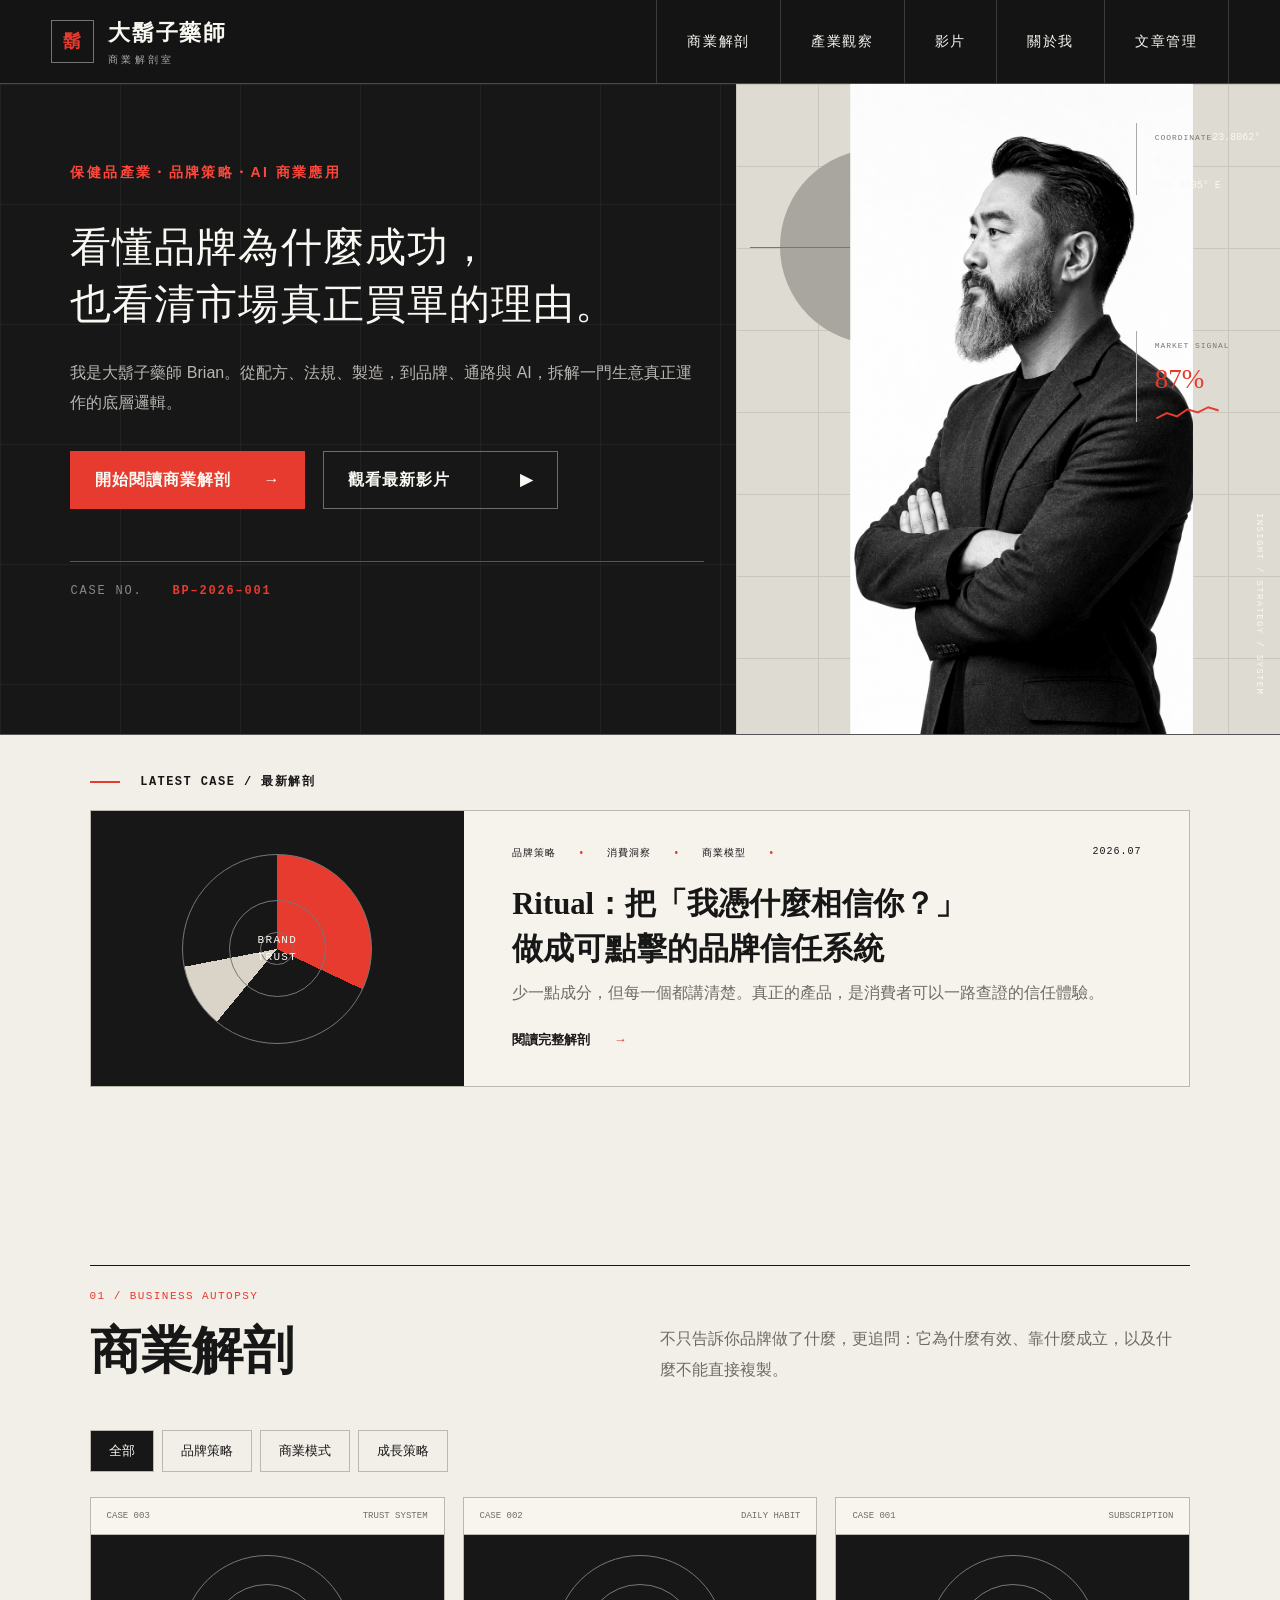
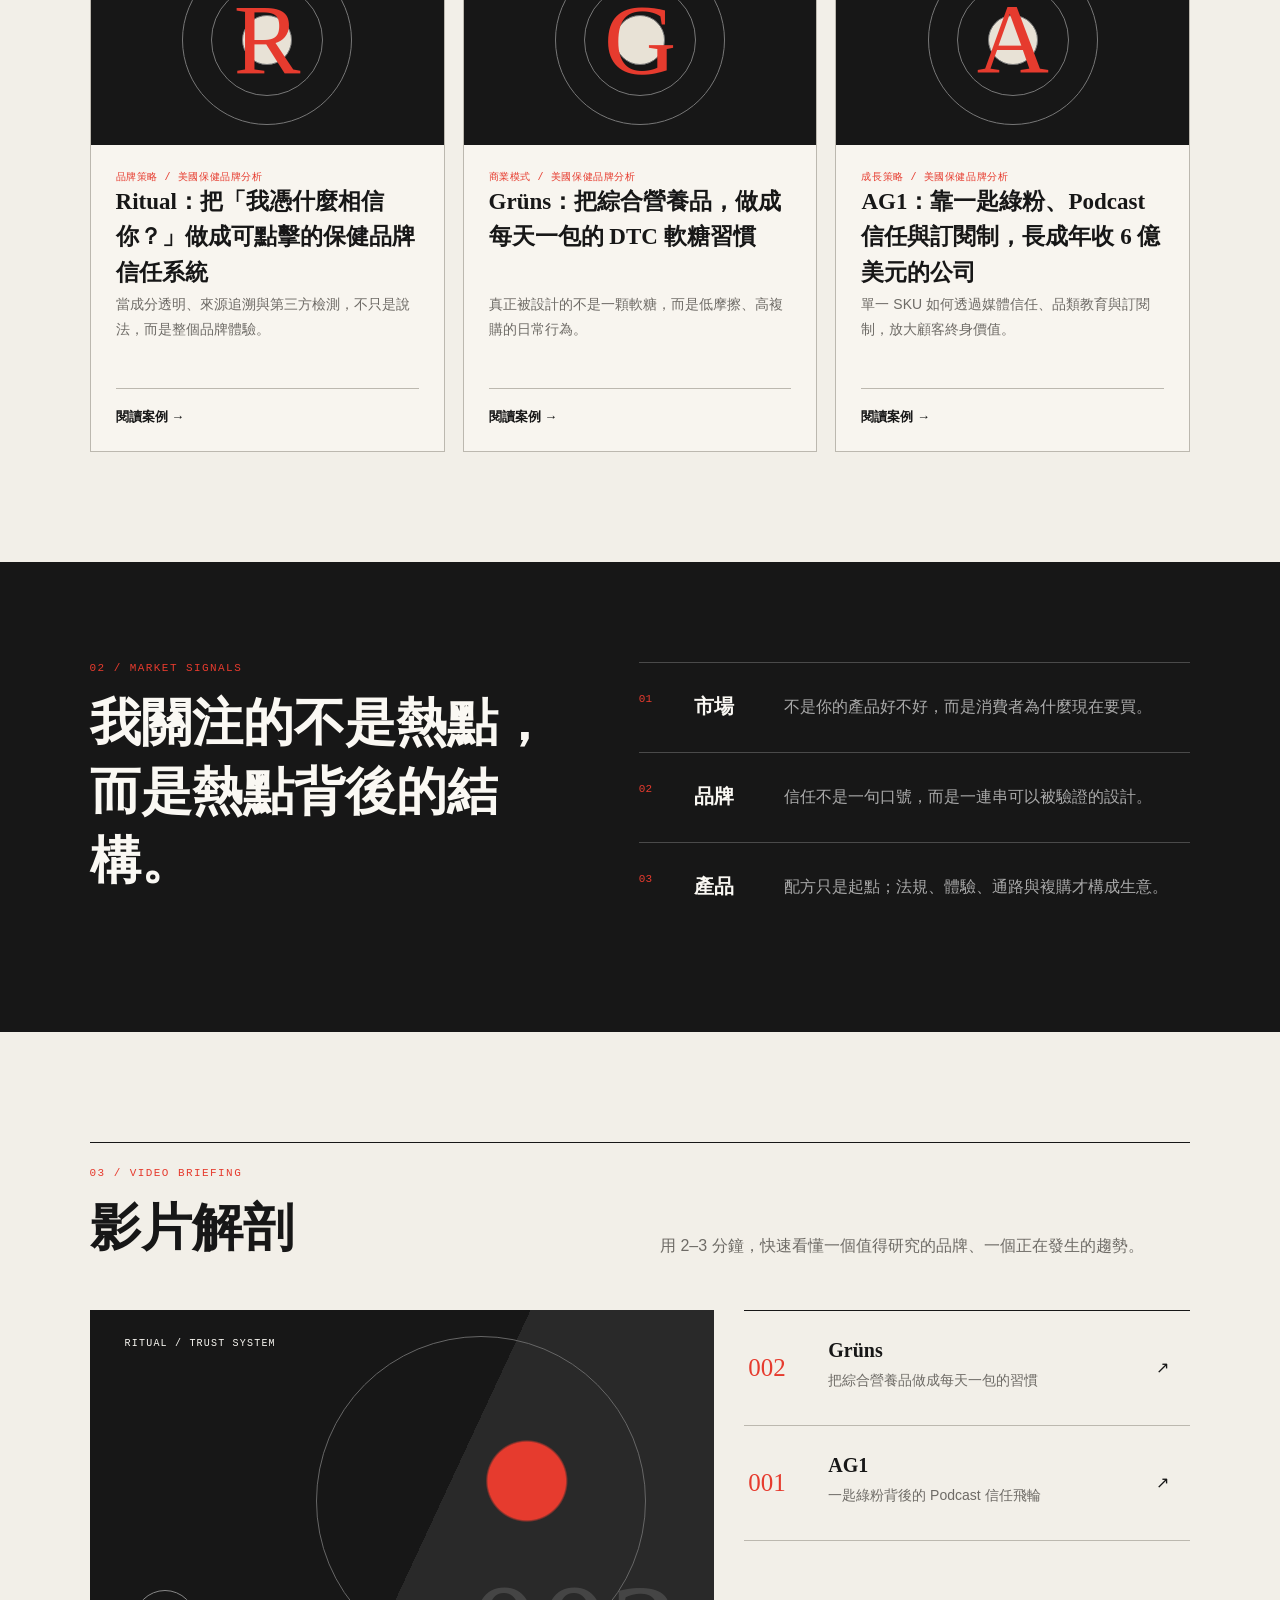
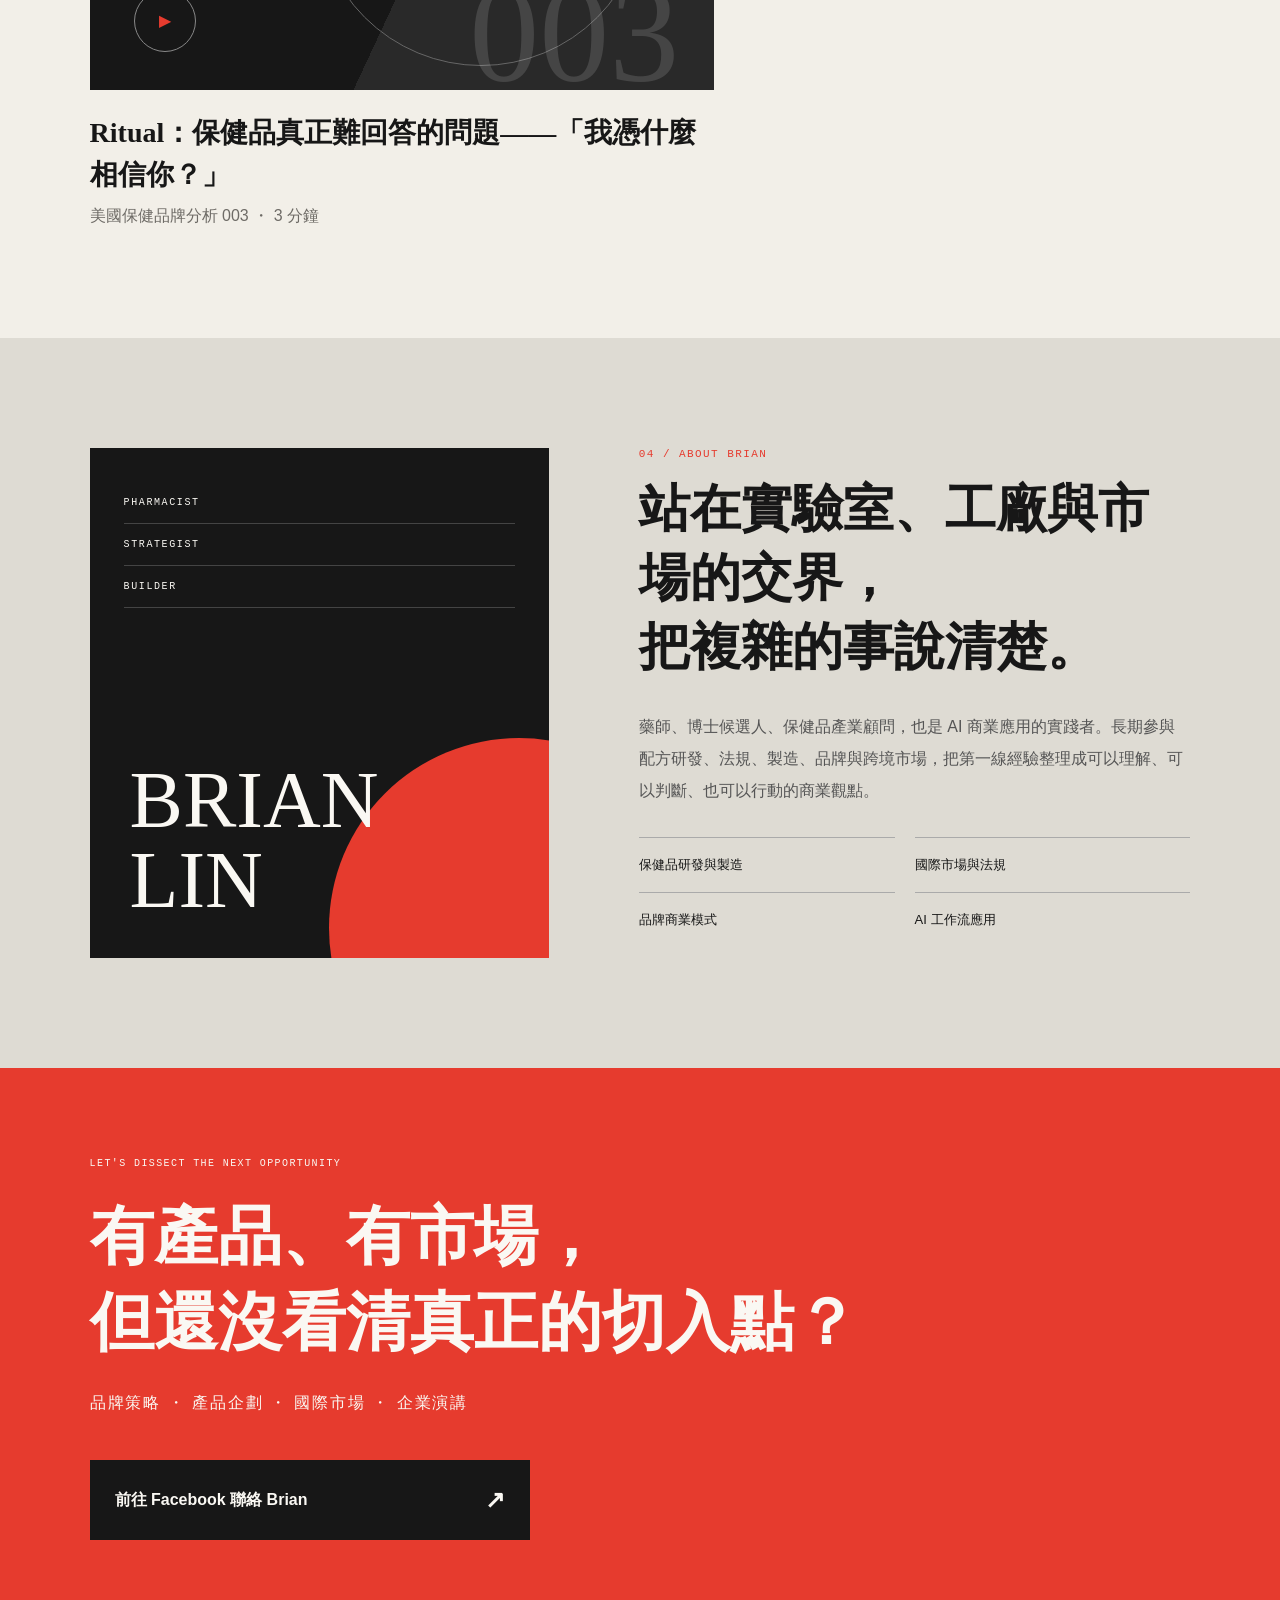
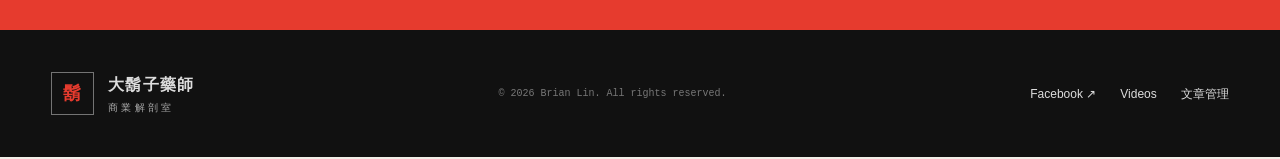
==== index.html @ a4cebbaa "Add DRBU website" ====
<!DOCTYPE html>
<html lang="zh-Hant-TW">
<head>
<meta charset="UTF-8">
<meta name="viewport" content="width=device-width,initial-scale=1">
<title>大鬍子藥師商業解剖室｜保健品產業・品牌策略・AI 商業應用</title>
<meta name="description" content="大鬍子藥師 Brian 的商業解剖室，拆解保健品品牌、產業趨勢、商業模式與 AI 應用。">
<meta name="color-scheme" content="light">
<link rel="icon" href="[data-uri]">
<style>/*! tailwindcss v4.2.1 | MIT License | https://tailwindcss.com */
@layer properties{@supports (((-webkit-hyphens:none)) and (not (margin-trim:inline))) or ((-moz-orient:inline) and (not (color:rgb(from red r g b)))){*,:before,:after,::backdrop{--tw-rotate-x:initial;--tw-rotate-y:initial;--tw-rotate-z:initial;--tw-skew-x:initial;--tw-skew-y:initial;--tw-border-style:solid;--tw-shadow:0 0 #0000;--tw-shadow-color:initial;--tw-shadow-alpha:100%;--tw-inset-shadow:0 0 #0000;--tw-inset-shadow-color:initial;--tw-inset-shadow-alpha:100%;--tw-ring-color:initial;--tw-ring-shadow:0 0 #0000;--tw-inset-ring-color:initial;--tw-inset-ring-shadow:0 0 #0000;--tw-ring-inset:initial;--tw-ring-offset-width:0px;--tw-ring-offset-color:#fff;--tw-ring-offset-shadow:0 0 #0000;--tw-blur:initial;--tw-brightness:initial;--tw-contrast:initial;--tw-grayscale:initial;--tw-hue-rotate:initial;--tw-invert:initial;--tw-opacity:initial;--tw-saturate:initial;--tw-sepia:initial;--tw-drop-shadow:initial;--tw-drop-shadow-color:initial;--tw-drop-shadow-alpha:100%;--tw-drop-shadow-size:initial}}}@layer theme{:root,:host{--font-sans:ui-sans-serif, system-ui, sans-serif, "Apple Color Emoji", "Segoe UI Emoji", "Segoe UI Symbol", "Noto Color Emoji";--font-mono:ui-monospace, SFMono-Regular, Menlo, Monaco, Consolas, "Liberation Mono", "Courier New", monospace;--spacing:.25rem;--default-font-family:var(--font-sans);--default-mono-font-family:var(--font-mono)}}@layer base{*,:after,:before,::backdrop{box-sizing:border-box;border:0 solid;margin:0;padding:0}::file-selector-button{box-sizing:border-box;border:0 solid;margin:0;padding:0}html,:host{-webkit-text-size-adjust:100%;tab-size:4;line-height:1.5;font-family:var(--default-font-family,ui-sans-serif, system-ui, sans-serif, "Apple Color Emoji", "Segoe UI Emoji", "Segoe UI Symbol", "Noto Color Emoji");font-feature-settings:var(--default-font-feature-settings,normal);font-variation-settings:var(--default-font-variation-settings,normal);-webkit-tap-highlight-color:transparent}hr{height:0;color:inherit;border-top-width:1px}abbr:where([title]){-webkit-text-decoration:underline dotted;text-decoration:underline dotted}h1,h2,h3,h4,h5,h6{font-size:inherit;font-weight:inherit}a{color:inherit;-webkit-text-decoration:inherit;-webkit-text-decoration:inherit;-webkit-text-decoration:inherit;-webkit-text-decoration:inherit;text-decoration:inherit}b,strong{font-weight:bolder}code,kbd,samp,pre{font-family:var(--default-mono-font-family,ui-monospace, SFMono-Regular, Menlo, Monaco, Consolas, "Liberation Mono", "Courier New", monospace);font-feature-settings:var(--default-mono-font-feature-settings,normal);font-variation-settings:var(--default-mono-font-variation-settings,normal);font-size:1em}small{font-size:80%}sub,sup{vertical-align:baseline;font-size:75%;line-height:0;position:relative}sub{bottom:-.25em}sup{top:-.5em}table{text-indent:0;border-color:inherit;border-collapse:collapse}:-moz-focusring{outline:auto}progress{vertical-align:baseline}summary{display:list-item}ol,ul,menu{list-style:none}img,svg,video,canvas,audio,iframe,embed,object{vertical-align:middle;display:block}img,video{max-width:100%;height:auto}button,input,select,optgroup,textarea{font:inherit;font-feature-settings:inherit;font-variation-settings:inherit;letter-spacing:inherit;color:inherit;opacity:1;background-color:#0000;border-radius:0}::file-selector-button{font:inherit;font-feature-settings:inherit;font-variation-settings:inherit;letter-spacing:inherit;color:inherit;opacity:1;background-color:#0000;border-radius:0}:where(select:is([multiple],[size])) optgroup{font-weight:bolder}:where(select:is([multiple],[size])) optgroup option{padding-inline-start:20px}::file-selector-button{margin-inline-end:4px}::placeholder{opacity:1}@supports (not ((-webkit-appearance:-apple-pay-button))) or (contain-intrinsic-size:1px){::placeholder{color:currentColor}@supports (color:color-mix(in lab, red, red)){::placeholder{color:color-mix(in oklab, currentcolor 50%, transparent)}}}textarea{resize:vertical}::-webkit-search-decoration{-webkit-appearance:none}::-webkit-date-and-time-value{min-height:1lh;text-align:inherit}::-webkit-datetime-edit{display:inline-flex}::-webkit-datetime-edit-fields-wrapper{padding:0}::-webkit-datetime-edit{padding-block:0}::-webkit-datetime-edit-year-field{padding-block:0}::-webkit-datetime-edit-month-field{padding-block:0}::-webkit-datetime-edit-day-field{padding-block:0}::-webkit-datetime-edit-hour-field{padding-block:0}::-webkit-datetime-edit-minute-field{padding-block:0}::-webkit-datetime-edit-second-field{padding-block:0}::-webkit-datetime-edit-millisecond-field{padding-block:0}::-webkit-datetime-edit-meridiem-field{padding-block:0}::-webkit-calendar-picker-indicator{line-height:1}:-moz-ui-invalid{box-shadow:none}button,input:where([type=button],[type=reset],[type=submit]){appearance:button}::file-selector-button{appearance:button}::-webkit-inner-spin-button{height:auto}::-webkit-outer-spin-button{height:auto}[hidden]:where(:not([hidden=until-found])){display:none!important}}@layer components;@layer utilities{.invisible{visibility:hidden}.visible{visibility:visible}.absolute{position:absolute}.relative{position:relative}.static{position:static}.start{inset-inline-start:var(--spacing)}.end{inset-inline-end:var(--spacing)}.contents{display:contents}.flex{display:flex}.inline{display:inline}.table{display:table}.grow{flex-grow:1}.transform{transform:var(--tw-rotate-x,) var(--tw-rotate-y,) var(--tw-rotate-z,) var(--tw-skew-x,) var(--tw-skew-y,)}.truncate{text-overflow:ellipsis;white-space:nowrap;overflow:hidden}.border{border-style:var(--tw-border-style);border-width:1px}.antialiased{-webkit-font-smoothing:antialiased;-moz-osx-font-smoothing:grayscale}.shadow{--tw-shadow:0 1px 3px 0 var(--tw-shadow-color,#0000001a), 0 1px 2px -1px var(--tw-shadow-color,#0000001a);box-shadow:var(--tw-inset-shadow), var(--tw-inset-ring-shadow), var(--tw-ring-offset-shadow), var(--tw-ring-shadow), var(--tw-shadow)}.blur{--tw-blur:blur(8px);filter:var(--tw-blur,) var(--tw-brightness,) var(--tw-contrast,) var(--tw-grayscale,) var(--tw-hue-rotate,) var(--tw-invert,) var(--tw-saturate,) var(--tw-sepia,) var(--tw-drop-shadow,)}.filter{filter:var(--tw-blur,) var(--tw-brightness,) var(--tw-contrast,) var(--tw-grayscale,) var(--tw-hue-rotate,) var(--tw-invert,) var(--tw-saturate,) var(--tw-sepia,) var(--tw-drop-shadow,)}}:root{--ink:#171717;--paper:#f2efe8;--red:#e63b2e;--line:#bcb8af;--muted:#6e6b66;--white:#faf8f3}*{box-sizing:border-box}html{scroll-behavior:smooth}body{background:var(--paper);color:var(--ink);margin:0;font-family:Noto Sans TC,PingFang TC,Microsoft JhengHei,sans-serif}a{color:inherit;text-decoration:none}button{font:inherit}.site-header{height:84px;color:var(--white);z-index:30;background:#141414;border-bottom:1px solid #494949;justify-content:space-between;align-items:center;padding:0 clamp(24px,4vw,68px);display:flex;position:sticky;top:0}.brand{letter-spacing:.08em;align-items:center;gap:14px;font-family:Noto Serif TC,Songti TC,serif;font-size:22px;font-weight:800;display:flex}.brand em{letter-spacing:.32em;color:#aaa;margin-top:3px;font-family:Noto Sans TC,sans-serif;font-size:10px;font-style:normal;font-weight:500;display:block}.brand-mark{width:43px;height:43px;color:var(--red);border:1px solid #747474;place-items:center;font-size:18px;display:grid}.site-header nav{height:100%;display:flex}.site-header nav a{letter-spacing:.12em;border-left:1px solid #3b3b3b;place-items:center;padding:0 30px;font-size:14px;transition:all .2s;display:grid}.site-header nav a:last-child{border-right:1px solid #3b3b3b}.site-header nav a:hover{background:var(--red)}.menu-button{background:0 0;border:0;display:none}.hero{background:var(--ink);min-height:650px;color:var(--white);border-bottom:1px solid #555;grid-template-columns:1.15fr .85fr;display:grid}.hero-copy{background-image:linear-gradient(#222 1px,#0000 1px),linear-gradient(90deg,#222 1px,#0000 1px);background-size:120px 120px;padding:78px clamp(24px,2.5vw,40px) 36px clamp(34px,5.5vw,80px);position:relative}.eyebrow{color:#ff473c;letter-spacing:.17em;margin:0 0 36px;font-size:14px;font-weight:700}.hero h1{letter-spacing:.025em;max-width:850px;margin:0;font-family:Noto Serif TC,Songti TC,serif;font-size:clamp(40px,3.2vw,50px);line-height:1.4}.hero-lead{color:#b9b7b2;max-width:690px;margin:24px 0 33px;font-size:16px;line-height:1.9}.hero-actions{flex-wrap:wrap;gap:18px;display:flex}.button{letter-spacing:.06em;border:1px solid #6d6d6d;justify-content:space-between;align-items:center;min-width:235px;height:58px;padding:0 24px;font-weight:700;transition:all .2s;display:flex}.button.primary{background:var(--red);border-color:var(--red)}.button:hover{background:var(--white);color:var(--ink);transform:translateY(-3px)}.case-code{letter-spacing:.15em;border-top:1px solid #555;gap:30px;margin-top:52px;padding-top:20px;font-family:monospace;font-size:12px;display:flex}.case-code span{color:#888}.case-code strong{color:var(--red)}.hero-visual{background-color:#dedbd3;background-image:linear-gradient(#c9c6be 1px,#0000 1px),linear-gradient(90deg,#c9c6be 1px,#0000 1px);background-position:0 0;background-repeat:repeat;background-size:82px 82px;background-attachment:scroll;background-origin:padding-box;background-clip:border-box;min-height:650px;position:relative;overflow:hidden}.portrait-frame{z-index:3;position:absolute;inset:0 16% 0 21%;overflow:hidden}.portrait-frame img{object-fit:cover;object-position:center top;filter:grayscale()contrast(1.12);mix-blend-mode:multiply;width:100%;height:100%}.target{z-index:1;background:#a9a69f;border-radius:50%;width:195px;height:195px;position:absolute;top:10%;left:8%}.target:before,.target:after{content:"";background:#777;position:absolute}.target:before{width:1px;height:130%;top:-15%;left:50%}.target:after{width:130%;height:1px;top:50%;left:-15%}.target i{border:5px solid var(--red);border-radius:50%;width:18px;height:18px;position:absolute;top:calc(50% - 9px);left:calc(50% - 9px)}.red-arc{background:var(--red);z-index:2;clip-path:polygon(50% 0,100% 0,100% 100%,50% 100%);border-radius:50%;width:330px;height:330px;position:absolute;bottom:-14%;left:-8%}.coordinate,.data-point{z-index:5;border-left:1px solid #aaa;width:128px;padding-left:18px;position:absolute;right:3%}.coordinate{top:6%}.data-point{top:38%}.coordinate small,.data-point small{letter-spacing:.12em;color:#777;font:8px monospace}.coordinate b{font:10px/1.7 monospace}.data-point strong{color:var(--red);margin:9px 0;font:27px serif;display:block}.data-point svg{fill:none;width:65px;stroke:var(--red);stroke-width:3px}.visual-label{letter-spacing:.15em;writing-mode:vertical-rl;font:9px monospace;position:absolute;bottom:6%;right:3%}.latest-band{padding:38px clamp(24px,7vw,110px) 68px}.section-kicker{letter-spacing:.12em;margin-bottom:20px;font:700 12px monospace}.section-kicker span{background:var(--red);vertical-align:middle;width:30px;height:2px;margin-right:12px;display:inline-block}.latest-card{border:1px solid var(--line);background:#f6f3ed;grid-template-columns:34% 1fr;min-height:270px;display:grid}.radar-graphic{background:var(--ink);color:var(--white);place-items:center;display:grid;position:relative;overflow:hidden}.radar-graphic div{background:conic-gradient(var(--red) 0 32%, transparent 32% 61%, #d9d4c7 61% 72%, transparent 72%);border:1px solid #777;border-radius:50%;width:190px;height:190px;position:absolute}.radar-graphic div:after,.radar-graphic div:before{content:"";border:1px solid #777;border-radius:50%;position:absolute;inset:24%}.radar-graphic div:after{inset:41%}.radar-graphic b{z-index:2;text-align:center;letter-spacing:.12em;font:11px/1.5 monospace}.latest-copy{padding:35px 48px}.meta{letter-spacing:.1em;gap:22px;font:10px monospace;display:flex}.meta span:after{content:"•";color:var(--red);margin-left:22px}.meta time{margin-left:auto}.latest-copy h2{margin:22px 0 10px;font:800 clamp(25px,2.4vw,38px)/1.45 Noto Serif TC,serif}.latest-copy p{color:var(--muted);margin:0 0 22px}.latest-copy a,.article-body a{font-size:13px;font-weight:700}.latest-copy a span{color:var(--red);margin-left:20px}.section{padding:110px clamp(24px,7vw,110px)}.section-heading{border-top:1px solid var(--ink);grid-template-columns:1fr 1fr;align-items:end;gap:40px;padding-top:24px;display:grid}.section-no{letter-spacing:.13em;color:var(--red);margin:0 0 14px;font:11px monospace}.section-heading h2,.signal-intro h2,.about-copy h2{margin:0;font:800 clamp(36px,4vw,60px)/1.35 Noto Serif TC,serif}.section-heading>p{max-width:520px;color:var(--muted);margin:0;line-height:1.9}.filters{flex-wrap:wrap;gap:8px;margin:45px 0 25px;display:flex}.filters button{border:1px solid var(--line);cursor:pointer;background:0 0;padding:10px 18px;font-size:13px}.filters button.active,.filters button:hover{background:var(--ink);color:var(--white)}.article-grid{grid-template-columns:repeat(3,1fr);gap:18px;display:grid}.article-card{border:1px solid var(--line);background:#f8f5ef;transition:all .25s}.article-card:hover{transform:translateY(-5px);box-shadow:0 14px 30px #17171718}.card-top{border-bottom:1px solid var(--line);color:var(--muted);justify-content:space-between;padding:13px 16px;font:9px monospace;display:flex}.case-visual{background:var(--ink);place-items:center;height:210px;display:grid;position:relative;overflow:hidden}.case-visual b{color:var(--red);z-index:2;font:100px/1 serif}.case-visual i{border:1px solid #777;border-radius:50%;width:170px;height:170px;position:absolute}.case-visual i:nth-of-type(2){width:112px;height:112px}.case-visual i:nth-of-type(3){background:#e8e2d6;width:50px;height:50px}.article-body{padding:25px}.article-body>p{color:var(--red);letter-spacing:.06em;font:10px monospace}.article-body h3{min-height:108px;font:800 23px/1.55 Noto Serif TC,serif}.article-body>span{color:var(--muted);min-height:76px;font-size:14px;line-height:1.8;display:block}.article-body a{border-top:1px solid var(--line);margin-top:20px;padding-top:18px;display:block}.signals{background:var(--ink);color:var(--white);grid-template-columns:1fr 1.2fr;gap:7vw;padding:100px clamp(24px,7vw,110px);display:grid}.signal-list article{border-top:1px solid #4a4a4a;grid-template-columns:55px 90px 1fr;align-items:start;padding:30px 0;display:grid}.signal-list span{color:var(--red);font:11px monospace}.signal-list h3{margin:0;font:700 20px Noto Serif TC,serif}.signal-list p{color:#aaa;margin:0;line-height:1.8}.video-grid{grid-template-columns:1.4fr 1fr;gap:30px;margin-top:48px;display:grid}.video-cover{background:var(--ink);height:380px;color:var(--white);background-image:radial-gradient(circle at 70% 45%, var(--red) 0 8%, transparent 8.5%), linear-gradient(115deg, transparent 55%, #292929 55%);position:relative;overflow:hidden}.video-cover:after{content:"";border:1px solid #666;border-radius:50%;width:330px;height:330px;position:absolute;top:7%;right:11%}.play{width:62px;height:62px;color:var(--red);z-index:2;border:1px solid #888;border-radius:50%;place-items:center;display:grid;position:absolute;bottom:38px;left:44px}.video-cover b{color:#fff2;z-index:1;font:140px serif;position:absolute;bottom:-24px;right:35px}.video-cover small{letter-spacing:.12em;font:10px monospace;position:absolute;top:28px;left:35px}.featured-video h3{margin:22px 0 8px;font:800 28px/1.5 Noto Serif TC,serif}.featured-video p{color:var(--muted)}.video-side{border-top:1px solid var(--ink)}.video-side a{border-bottom:1px solid var(--line);grid-template-columns:60px 1fr 30px;align-items:center;gap:20px;padding:28px 4px;display:grid}.video-side span{color:var(--red);font:25px serif}.video-side b{font:700 20px serif}.video-side p{color:var(--muted);margin:6px 0;font-size:14px}.video-side i{font-style:normal}.about{background:#dedbd3;grid-template-columns:1fr 1.2fr;gap:7vw;padding:110px clamp(24px,7vw,110px);display:grid}.about-graphic{background:var(--ink);height:510px;color:var(--white);padding:34px;position:relative;overflow:hidden}.about-graphic:after{content:"";background:var(--red);border-radius:50%;width:380px;height:380px;position:absolute;bottom:-160px;right:-160px}.about-graphic span{letter-spacing:.16em;border-bottom:1px solid #444;padding:15px 0;font:10px monospace;display:block}.about-graphic b{z-index:2;font:80px/1 serif;position:absolute;bottom:38px;left:40px}.about-copy>p:not(.section-no){color:#555;margin:30px 0;font-size:16px;line-height:2}.credentials{grid-template-columns:1fr 1fr;display:grid}.credentials span{border-top:1px solid #aaa;padding:17px 0;font-size:13px}.credentials span:nth-child(odd){margin-right:20px}.contact{background:var(--red);color:var(--white);padding:90px clamp(24px,7vw,110px);position:relative}.contact>p{letter-spacing:.14em;font:10px monospace}.contact h2{margin:25px 0;font:800 clamp(38px,5vw,72px)/1.35 Noto Serif TC,serif}.contact>span{letter-spacing:.12em;margin-bottom:45px;display:block}.contact a{background:var(--ink);justify-content:space-between;align-items:center;max-width:440px;padding:22px 25px;font-weight:700;display:flex}.contact a b{font-size:24px}footer{color:#ddd;background:#111;justify-content:space-between;align-items:center;gap:30px;padding:42px clamp(24px,4vw,68px);display:flex}.footer-brand{font-size:16px}footer p{color:#777;font:10px monospace}footer>div{gap:24px;font-size:12px;display:flex}@media (width<=950px){.site-header nav{background:#151515;flex-direction:column;height:auto;display:none;position:absolute;top:84px;left:0;right:0}.site-header nav.open{display:flex}.site-header nav a{border-bottom:1px solid #333;padding:20px}.menu-button{width:46px;height:46px;display:block}.menu-button span{background:#fff;height:1px;margin:9px 0;display:block}.hero{grid-template-columns:1fr}.hero-copy{padding-top:60px}.hero-visual{min-height:520px}.latest-card,.section-heading,.signals,.video-grid,.about{grid-template-columns:1fr}.article-grid{grid-template-columns:1fr 1fr}.signals{gap:50px}.about-graphic{height:390px}}@media (width<=620px){.site-header{height:72px;padding:0 18px}.brand{font-size:16px}.brand-mark{width:37px;height:37px}.site-header nav{top:72px}.hero-copy{padding:48px 22px 32px}.hero h1{font-size:39px}.hero-lead{font-size:14px}.button{width:100%}.hero-visual{min-height:400px}.portrait-frame{left:10%;right:8%}.coordinate,.data-point{transform-origin:100%;right:1%;transform:scale(.8)}.latest-band{padding:30px 16px 48px}.latest-card{grid-template-columns:1fr}.radar-graphic{min-height:210px}.latest-copy{padding:26px 22px}.meta{flex-wrap:wrap;gap:10px}.meta span:after{margin-left:10px}.meta time{margin-left:0}.section{padding:76px 18px}.section-heading{gap:20px}.article-grid{grid-template-columns:1fr}.article-body h3,.article-body>span{min-height:0}.signals,.about{padding:76px 18px}.signal-list article{grid-template-columns:40px 65px 1fr;gap:8px}.signal-list p{font-size:13px}.video-cover{height:270px}.about-graphic b{font-size:55px}.credentials{grid-template-columns:1fr}.credentials span:nth-child(odd){margin-right:0}.contact{padding:75px 20px}footer{flex-direction:column;align-items:flex-start}}@media (prefers-reduced-motion:no-preference){.hero-copy>*{animation:.55s both rise}.hero-copy h1{animation-delay:80ms}.hero-lead{animation-delay:.16s}.hero-actions{animation-delay:.24s}.portrait-frame{animation:.75s .12s both reveal}@keyframes rise{0%{opacity:0;transform:translateY(16px)}to{opacity:1;transform:none}}@keyframes reveal{0%{clip-path:inset(0 0 100%)}to{clip-path:inset(0)}}}.cms-shell{max-width:1440px;margin:auto;padding:0 clamp(18px,4vw,64px) 40px}.cms-nav{border-bottom:1px solid var(--line);justify-content:space-between;align-items:center;gap:20px;padding:26px 0;display:flex}.cms-nav .brand{font-size:20px}.cms-nav .brand em{color:var(--muted)}.cms-nav>a:last-child{font-size:13px}.cms-intro{justify-content:space-between;align-items:center;gap:24px;padding:56px 0 30px;display:flex}.cms-intro h1,.cms-welcome h1{margin:12px 0;font:800 clamp(28px,3.1vw,46px)/1.4 Songti TC,serif}.cms-intro p:not(.section-no){color:var(--muted);font-size:14px;line-height:1.8}.cms-primary,.cms-secondary{border:1px solid var(--ink);cursor:pointer;white-space:nowrap;justify-content:center;align-items:center;min-height:46px;padding:13px 20px;font:700 13px/1.4 inherit;display:inline-flex}.cms-primary{background:var(--red);color:#fff;border-color:var(--red)}.cms-secondary{color:var(--ink);background:0 0}button:disabled,fieldset:disabled{opacity:.55;cursor:wait}.cms-stats{border-top:1px solid var(--ink);border-bottom:1px solid var(--line);grid-template-columns:repeat(3,1fr);margin-bottom:32px;display:grid}.cms-stats>div{border-right:1px solid var(--line);align-items:center;gap:20px;padding:22px 26px;display:flex}.cms-stats>div:first-child{padding-left:0}.cms-stats>div:last-child{border-right:0}.cms-stats strong{font:44px/1 serif}.cms-stats span{color:var(--muted);font-size:12px}.cms-columns{grid-template-columns:minmax(0,1.3fr) minmax(0,1fr);align-items:start;gap:26px;display:grid}.cms-box{background:var(--white);border:1px solid var(--line);min-width:0;padding:30px}.cms-box h2{margin:8px 0 24px;font:800 26px/1.4 serif}.cms-editor{scroll-margin-top:20px}.cms-editor fieldset{border:0;min-width:0;margin:0;padding:0}.cms-upload{background:var(--paper);cursor:pointer;text-align:center;border:1px dashed #8d8981;flex-direction:column;justify-content:center;align-items:center;gap:12px;min-height:185px;padding:30px 16px;display:flex;position:relative;overflow:hidden}.cms-upload:hover{border-color:var(--red);background:#fceee8}.cms-upload strong{overflow-wrap:anywhere;font-size:14px}.cms-upload>span:last-of-type{color:var(--muted);font:11px monospace}.cms-upload-icon{color:var(--red);font-size:32px}.cms-upload input{opacity:0;cursor:pointer;width:100%;height:100%;position:absolute;inset:0}.cms-label{margin-top:22px;font-size:13px;font-weight:700;display:block}.cms-label>span{color:var(--muted);margin-left:8px;font-size:11px;font-weight:400}.cms-label input,.cms-label textarea{border:1px solid var(--line);width:100%;color:var(--ink);resize:vertical;background:#fff;border-radius:0;margin-top:9px;padding:13px 12px;font:14px/1.6 inherit;display:block}.cms-label input:focus,.cms-label textarea:focus{outline:2px solid var(--red);outline-offset:2px}.cms-form-row{grid-template-columns:1fr 1fr;gap:16px;display:grid}.cms-actions{flex-wrap:wrap;gap:10px;margin-top:26px;display:flex}.cms-help{color:var(--muted);margin:18px 0 0;font-size:12px;line-height:1.9}.cms-list .filters{margin:0 0 20px}.cms-list-item{border-top:1px solid var(--line);padding:22px 0}.cms-list-item>div:first-child{flex-wrap:wrap;align-items:center;gap:12px;display:flex}.cms-badge{color:#555;background:#eae6de;padding:5px 9px;font-size:10px}.cms-badge.published{color:#355a34;background:#e2eadf}.cms-date{color:var(--muted);font-size:10px}.cms-list-item h3{overflow-wrap:anywhere;font:700 19px/1.6 serif}.cms-item-actions{justify-content:space-between;gap:16px;font-size:12px;display:flex}.cms-item-actions button{color:var(--red);cursor:pointer;background:0 0;border:0;padding:0;font-size:12px}.cms-empty{text-align:center;color:var(--muted);padding:45px 10px}.cms-empty>span{color:var(--red);font:64px serif}.cms-empty h3{color:var(--ink);font-size:18px}.cms-empty p{font-size:13px;line-height:1.9}.cms-preview{margin-top:26px}.cms-preview>div{justify-content:space-between;align-items:center;gap:20px;display:flex}.cms-preview p{color:var(--muted);font-size:12px}.cms-preview iframe{border:1px solid var(--line);background:#fff;width:100%;height:760px}.cms-success,.cms-error,.cms-warning{overflow-wrap:anywhere;margin:16px 0;padding:16px 20px;font-size:13px;line-height:1.8}.cms-success{color:#355a34;background:#e2eadf}.cms-success a{margin-left:20px;text-decoration:underline}.cms-error{color:#9b2119;background:#ffe5e1}.cms-warning{color:#775115;background:#fff2d9}.cms-bottom{color:var(--muted);flex-wrap:wrap;justify-content:space-between;gap:20px;margin-top:32px;font-size:11px;line-height:1.8;display:flex}.cms-welcome{border:1px solid var(--line);background:var(--white);max-width:720px;margin:100px auto;padding:50px}.cms-welcome>p{color:var(--muted);line-height:1.9}.cms-welcome .cms-primary{margin-top:20px}.reader-nav{background:var(--ink);color:var(--white);justify-content:space-between;gap:24px;padding:25px clamp(18px,5vw,80px);font-size:13px;display:flex}.reader-heading{max-width:1040px;margin:auto;padding:50px 24px 30px}.reader-heading h1{overflow-wrap:anywhere;font:800 clamp(26px,3.2vw,44px)/1.5 serif}.reader-heading>p:not(.section-no){color:var(--muted);line-height:1.9}.reader-heading time{color:var(--muted);font-size:12px}.article-frame{background:#fff;border:0;width:100%;height:max(800px,85vh);display:block}.reader-note{text-align:center;color:var(--muted);padding:15px;font-size:11px}.uploaded-article-cover{object-fit:cover;width:100%;height:100%}.cms-loading{color:var(--muted);padding:15px 0;font-size:13px}@media (width<=950px){.cms-columns{grid-template-columns:1fr}.cms-intro{align-items:flex-start}.cms-stats>div{gap:12px;padding:20px 14px}.cms-stats strong{font-size:36px}}@media (width<=620px){.cms-intro{flex-direction:column;padding-top:36px}.cms-nav .brand{font-size:16px}.cms-box{padding:22px 18px}.cms-stats>div{flex-direction:column;align-items:flex-start;gap:8px;padding:18px 12px}.cms-stats strong{font-size:32px}.cms-stats span{font-size:11px}.cms-form-row{grid-template-columns:1fr;gap:0}.cms-actions>button{flex:1;min-width:120px}.cms-preview>div{display:block}.cms-welcome{margin:60px auto;padding:28px 20px}.reader-nav{font-size:11px}.reader-heading{padding-top:32px}.cms-preview iframe{height:640px}}.cms-primary,.cms-secondary{font-family:inherit;font-size:13px;font-weight:700;line-height:1.4}.cms-label input,.cms-label textarea{font-family:inherit;font-size:14px;line-height:1.6}@property --tw-rotate-x{syntax:"*";inherits:false}@property --tw-rotate-y{syntax:"*";inherits:false}@property --tw-rotate-z{syntax:"*";inherits:false}@property --tw-skew-x{syntax:"*";inherits:false}@property --tw-skew-y{syntax:"*";inherits:false}@property --tw-border-style{syntax:"*";inherits:false;initial-value:solid}@property --tw-shadow{syntax:"*";inherits:false;initial-value:0 0 #0000}@property --tw-shadow-color{syntax:"*";inherits:false}@property --tw-shadow-alpha{syntax:"<percentage>";inherits:false;initial-value:100%}@property --tw-inset-shadow{syntax:"*";inherits:false;initial-value:0 0 #0000}@property --tw-inset-shadow-color{syntax:"*";inherits:false}@property --tw-inset-shadow-alpha{syntax:"<percentage>";inherits:false;initial-value:100%}@property --tw-ring-color{syntax:"*";inherits:false}@property --tw-ring-shadow{syntax:"*";inherits:false;initial-value:0 0 #0000}@property --tw-inset-ring-color{syntax:"*";inherits:false}@property --tw-inset-ring-shadow{syntax:"*";inherits:false;initial-value:0 0 #0000}@property --tw-ring-inset{syntax:"*";inherits:false}@property --tw-ring-offset-width{syntax:"<length>";inherits:false;initial-value:0}@property --tw-ring-offset-color{syntax:"*";inherits:false;initial-value:#fff}@property --tw-ring-offset-shadow{syntax:"*";inherits:false;initial-value:0 0 #0000}@property --tw-blur{syntax:"*";inherits:false}@property --tw-brightness{syntax:"*";inherits:false}@property --tw-contrast{syntax:"*";inherits:false}@property --tw-grayscale{syntax:"*";inherits:false}@property --tw-hue-rotate{syntax:"*";inherits:false}@property --tw-invert{syntax:"*";inherits:false}@property --tw-opacity{syntax:"*";inherits:false}@property --tw-saturate{syntax:"*";inherits:false}@property --tw-sepia{syntax:"*";inherits:false}@property --tw-drop-shadow{syntax:"*";inherits:false}@property --tw-drop-shadow-color{syntax:"*";inherits:false}@property --tw-drop-shadow-alpha{syntax:"<percentage>";inherits:false;initial-value:100%}@property --tw-drop-shadow-size{syntax:"*";inherits:false}

.article-card[hidden]{display:none!important}button:focus-visible,a:focus-visible{outline:3px solid #e63b2e;outline-offset:4px}
</style>
</head>
<body>
<!-- 2026-10-19 首頁快照：CSS 與圖片已內嵌；選單與分類以原生 JavaScript 執行。文章管理連結開啟線上後台。 -->
<main><header class="site-header"><a class="brand" href="#top" aria-label="返回首頁"><span class="brand-mark">鬍</span><span>大鬍子藥師<em>商業解剖室</em></span></a><button class="menu-button" type="button" aria-controls="main-navigation" aria-expanded="false" aria-label="開啟選單"><span></span><span></span></button><nav class="" id="main-navigation" aria-label="主要導覽"><a href="#cases">商業解剖</a><a href="#signals">產業觀察</a><a href="#videos">影片</a><a href="#about">關於我</a><a href="https://beard-pharmacist-business-lab.drbu007.chatgpt.site/admin" target="_blank" rel="noopener noreferrer">文章管理</a></nav></header><section class="hero" id="top"><div class="hero-copy"><p class="eyebrow">保健品產業・品牌策略・AI 商業應用</p><h1>看懂品牌為什麼成功，<br/>也看清市場真正買單的理由。</h1><p class="hero-lead">我是大鬍子藥師 Brian。從配方、法規、製造，到品牌、通路與 AI，拆解一門生意真正運作的底層邏輯。</p><div class="hero-actions"><a class="button primary" href="#cases">開始閱讀商業解剖 <span>→</span></a><a class="button secondary" href="#videos">觀看最新影片 <span>▶</span></a></div><div class="case-code"><span>CASE NO.</span><strong>BP–2026–001</strong></div></div><div class="hero-visual" aria-label="策略分析視覺"><div class="portrait-frame"><img src="[data-uri]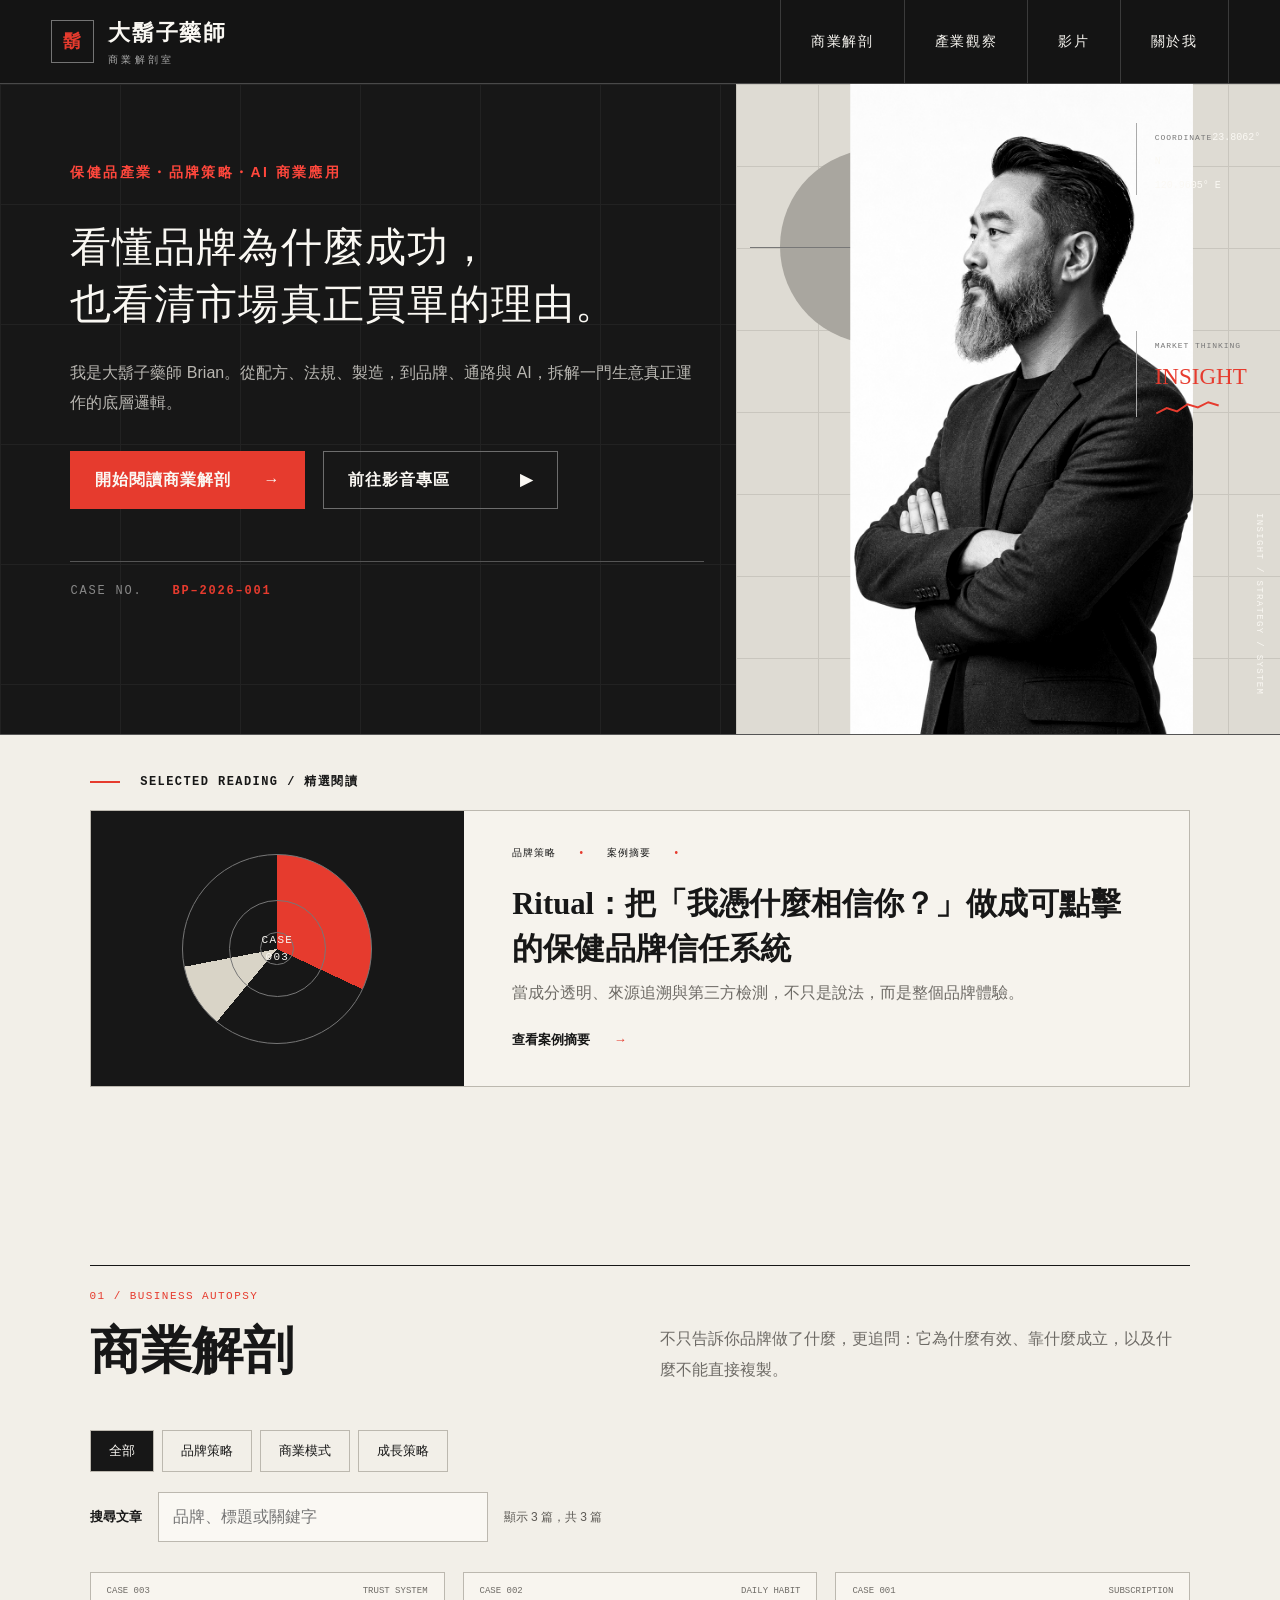
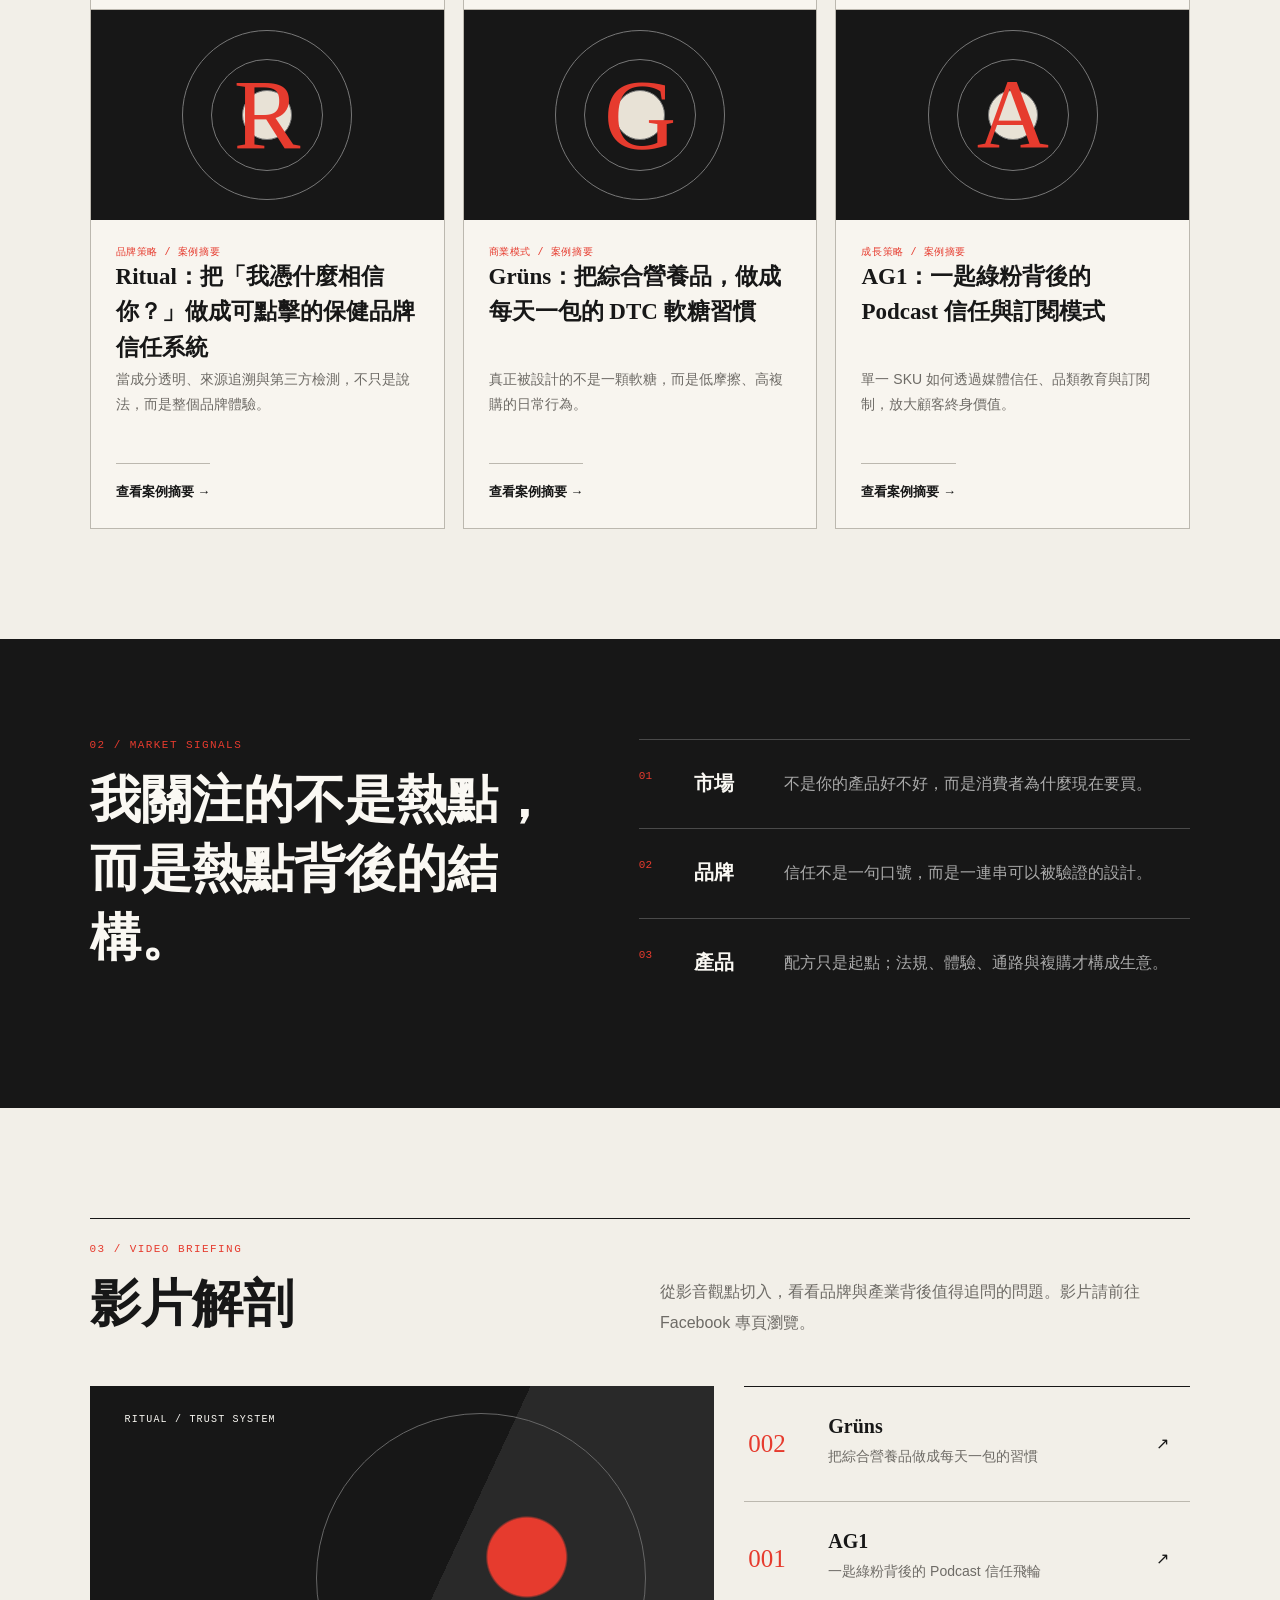
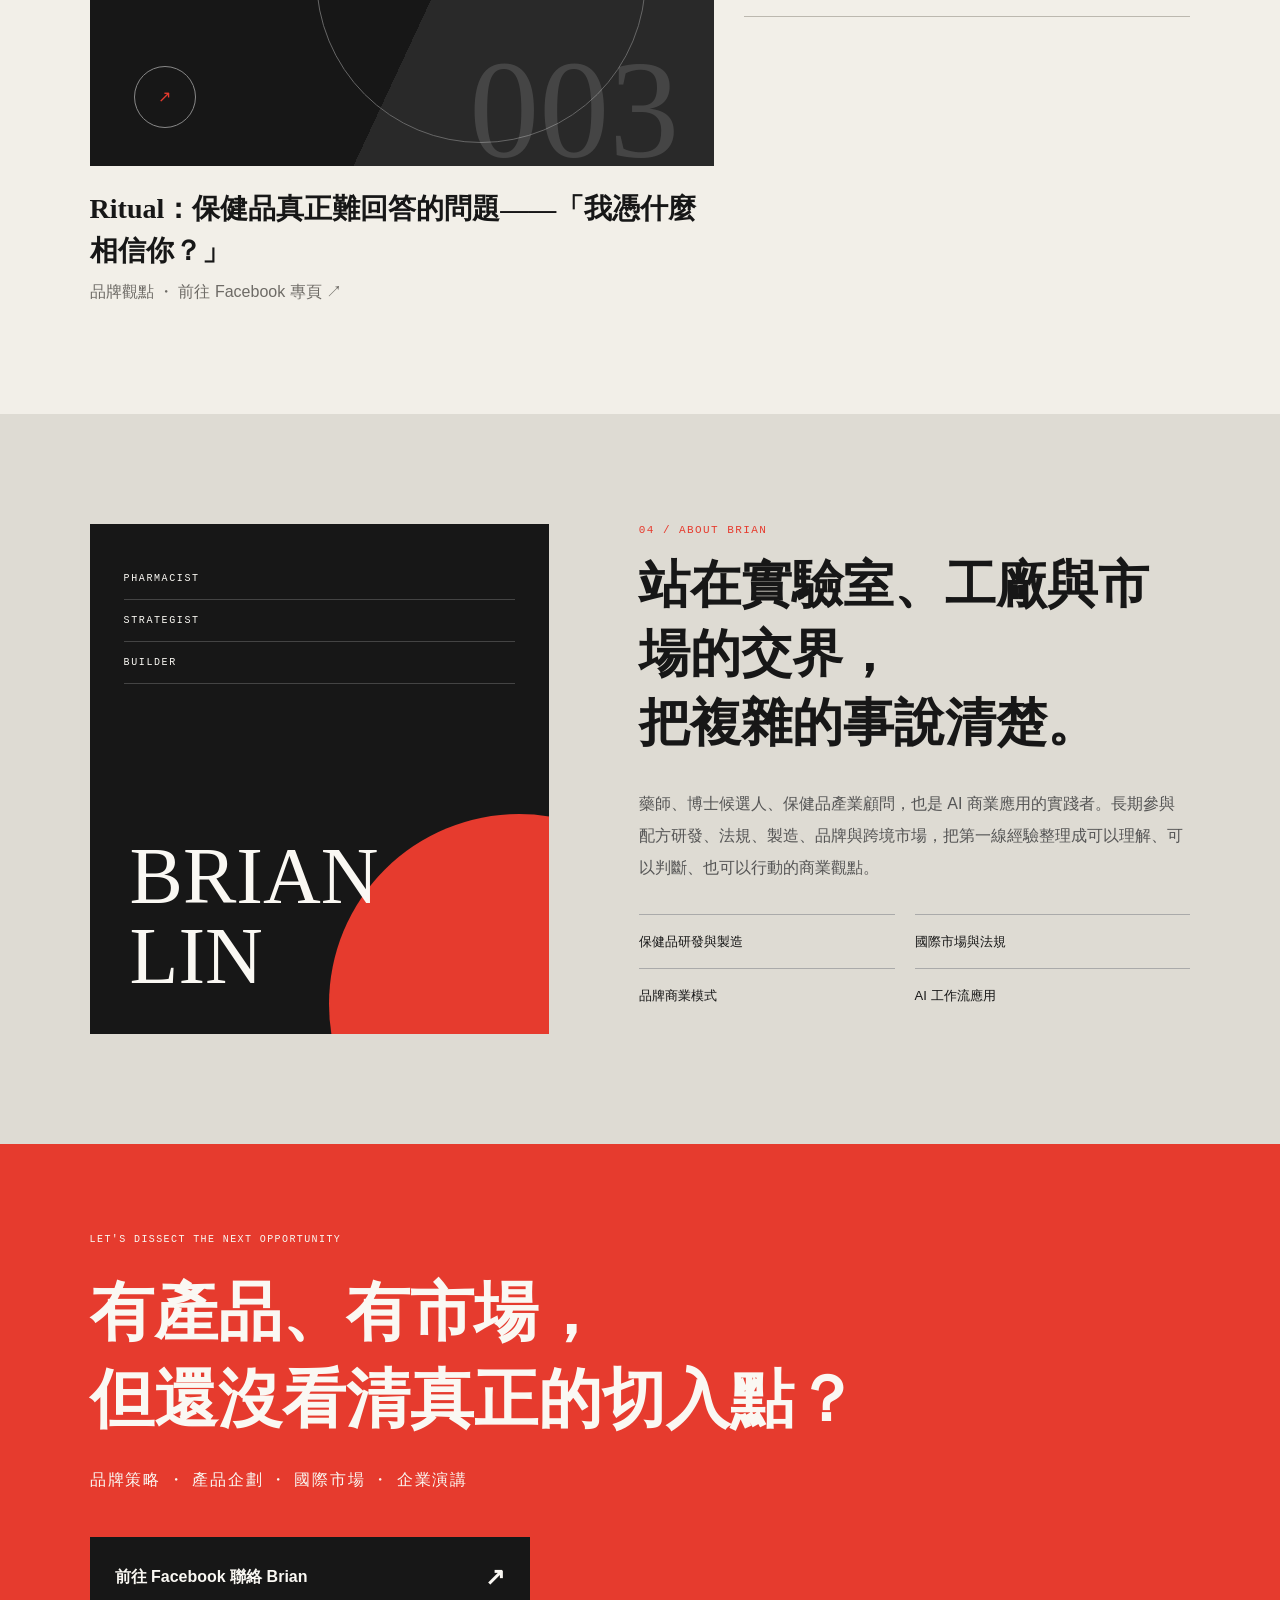
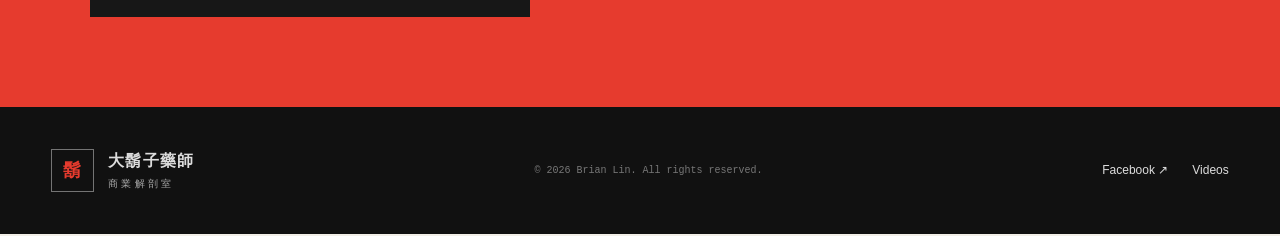
